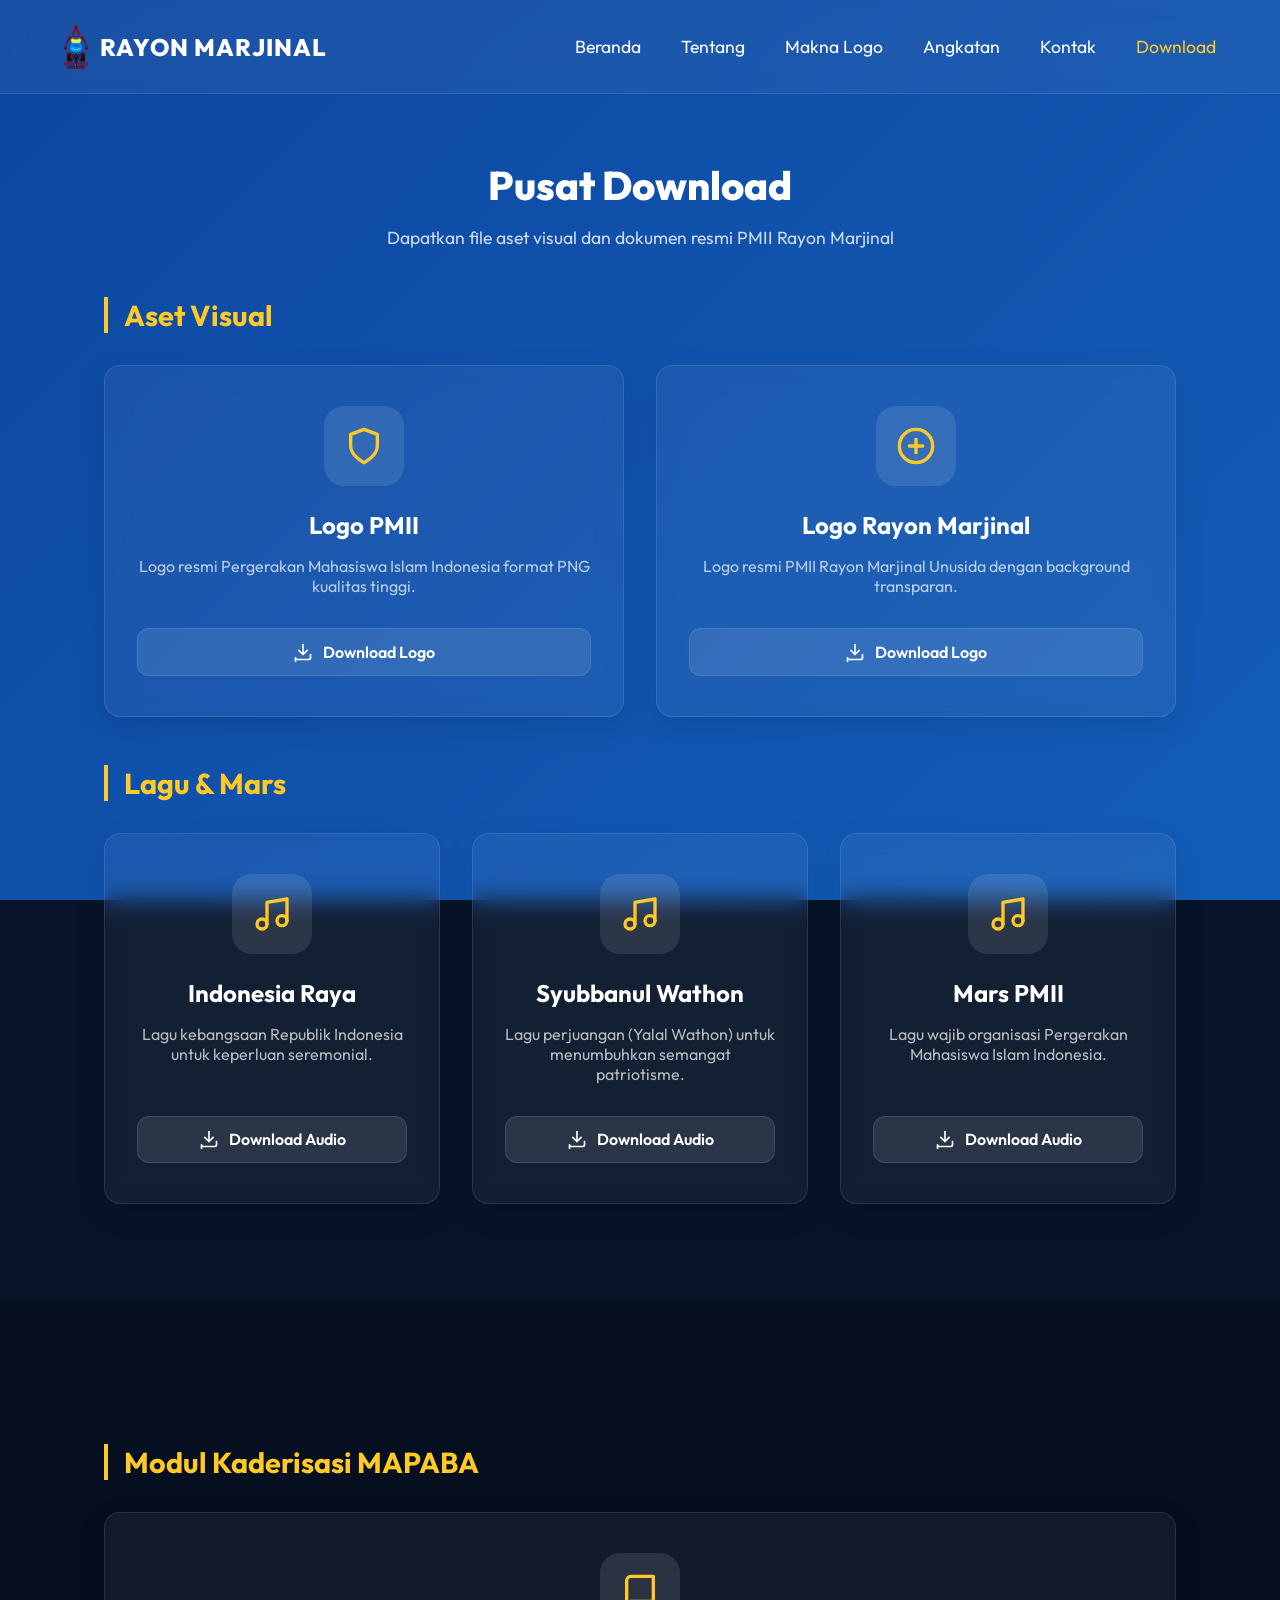
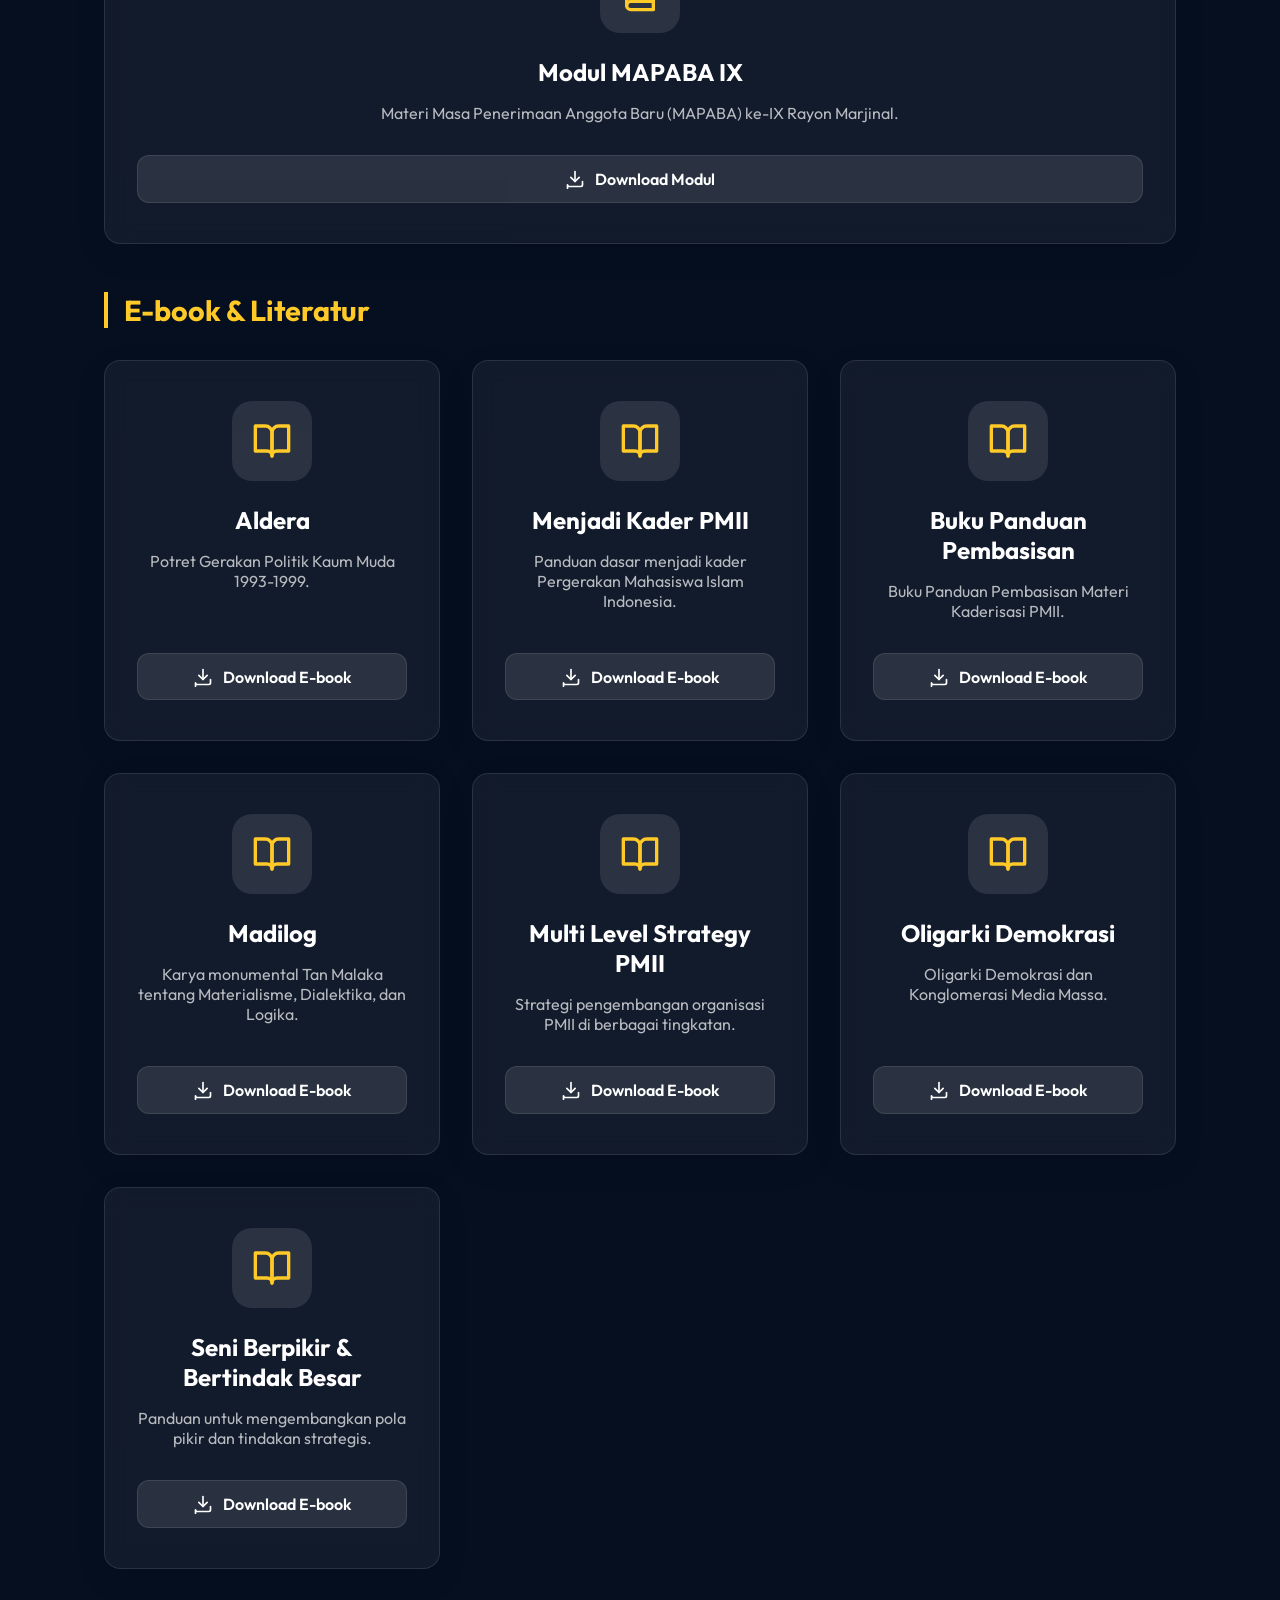
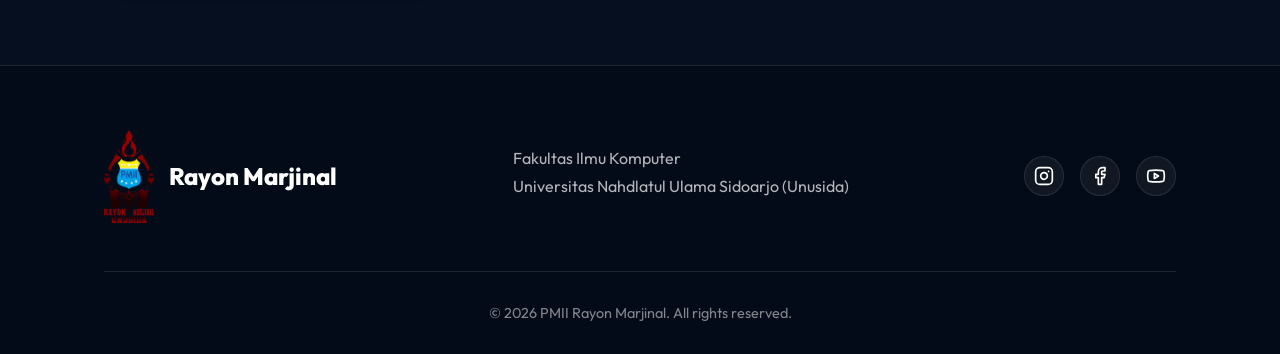
==== downloads.html @ ed7244b7 "Add files via upload" ====
<!DOCTYPE html>
<html lang="id">
<head>
    <meta charset="UTF-8">
    <meta name="viewport" content="width=device-width, initial-scale=1.0">
    <title>Pusat Download PMII Rayon Marjinal Unusida | Aset & Materi</title>
    <meta name="description" content="Download logo PMII, lagu mars, modul MAPABA, dan literatur kaderisasi PMII Rayon Marjinal Unusida. Koleksi lengkap aset organisasi dan e-book perjuangan.">
    <meta name="keywords" content="Download Logo PMII, Mars PMII, Modul MAPABA, E-book PMII, Literatur PMII, PMII Rayon Marjinal, Downloads PMII Unusida, Syubbanul Wathon MP3">
    <link rel="canonical" href="https://pmiirayonmarjinal.xyz/downloads.html">

    <!-- Meta Theme Color -->
    <meta name="theme-color" content="#0d47a1">
    
    <!-- Google Fonts -->
    <link rel="preconnect" href="https://fonts.googleapis.com">
    <link rel="preconnect" href="https://fonts.gstatic.com" crossorigin>
    <link href="https://fonts.googleapis.com/css2?family=Outfit:wght@300;400;600;800&display=swap" rel="stylesheet">
    
    <!-- Custom CSS -->
    <link rel="stylesheet" href="assets/css/style.css">
    
    <!-- Favicon -->
    <link rel="icon" type="image/png" href="assets/img/logo_rayon.png">

    <!-- Open Graph / Facebook -->
    <meta property="og:type" content="website">
    <meta property="og:url" content="https://pmiirayonmarjinal.xyz/downloads.html">
    <meta property="og:title" content="Pusat Download PMII Rayon Marjinal Unusida">
    <meta property="og:description" content="Download logo PMII, mars, modul MAPABA, dan literatur resmi PMII Rayon Marjinal Unusida Sidoarjo.">
    <meta property="og:image" content="assets/img/logo_rayon.png">

    <!-- Twitter -->
    <meta property="twitter:card" content="summary_large_image">
    <meta property="twitter:url" content="https://pmiirayonmarjinal.xyz/downloads.html">
    <meta property="twitter:title" content="Pusat Download PMII Rayon Marjinal Unusida">
    <meta property="twitter:description" content="Koleksi lengkap aset visual, modul, dan literatur kaderisasi PMII Rayon Marjinal Unusida.">
    <meta property="twitter:image" content="assets/img/logo_rayon.png">

    <style>
        .download-grid {
            display: grid;
            grid-template-columns: repeat(auto-fit, minmax(300px, 1fr));
            gap: 2rem;
            margin-top: 2rem;
        }

        .download-card {
            display: flex;
            flex-direction: column;
            align-items: center;
            text-align: center;
            padding: 2.5rem 2rem;
            height: 100%;
        }

        .download-icon {
            width: 80px;
            height: 80px;
            background: rgba(255, 255, 255, 0.1);
            border-radius: 20px;
            display: flex;
            align-items: center;
            justify-content: center;
            margin-bottom: 1.5rem;
            color: var(--secondary-color);
            transition: all 0.3s ease;
        }

        .download-card:hover .download-icon {
            background: var(--secondary-color);
            color: var(--primary-dark);
            transform: scale(1.1) rotate(5deg);
        }

        .download-item-title {
            font-size: 1.5rem;
            font-weight: 700;
            margin-bottom: 1rem;
            color: #fff;
        }

        .download-btn {
            margin-top: auto;
            width: 100%;
            padding: 0.8rem 1.5rem;
            background: rgba(255, 255, 255, 0.1);
            border: 1px solid var(--glass-border);
            border-radius: 12px;
            color: #fff;
            text-decoration: none;
            font-weight: 600;
            transition: all 0.3s ease;
            display: flex;
            align-items: center;
            justify-content: center;
            gap: 10px;
        }

        .download-btn:hover {
            background: var(--secondary-color);
            color: var(--primary-dark);
            border-color: var(--secondary-color);
            transform: translateY(-3px);
            box-shadow: 0 5px 15px rgba(255, 202, 40, 0.3);
        }

        .download-btn svg {
            transition: transform 0.3s ease;
        }

        .download-btn:hover svg {
            transform: translateY(2px);
        }

        .category-title {
            font-size: 1.8rem;
            font-weight: 700;
            margin: 3rem 0 1.5rem;
            padding-left: 1rem;
            border-left: 4px solid var(--secondary-color);
            color: var(--secondary-color);
        }
    </style>
</head>
<body>
    <!-- Animated Gradient Background -->
    <div class="gradient-bg"></div>

    <!-- Glassmorphism Navbar -->
    <nav>
        <div class="nav-brand">
            <img src="assets/img/logo_rayon.png" alt="Logo PMII">
            Rayon Marjinal
        </div>
        <ul class="nav-links">
            <li><a href="index.html#home">Beranda</a></li>
            <li><a href="index.html#tentang">Tentang</a></li>
            <li><a href="index.html#makna-logo">Makna Logo</a></li>
            <li><a href="index.html#angkatan">Angkatan</a></li>
            <li><a href="index.html#kontak">Kontak</a></li>
            <li><a href="downloads.html" class="active" style="color: var(--secondary-color);">Download</a></li>
        </ul>
        <div class="hamburger">
            <span></span>
            <span></span>
            <span></span>
        </div>
    </nav>

    <!-- Mobile Menu -->
    <div class="mobile-menu">
        <ul class="mobile-nav-links">
            <li><a href="index.html#home">Beranda</a></li>
            <li><a href="index.html#tentang">Tentang</a></li>
            <li><a href="index.html#makna-logo">Makna Logo</a></li>
            <li><a href="index.html#angkatan">Angkatan</a></li>
            <li><a href="index.html#kontak">Kontak</a></li>
            <li><a href="downloads.html">Download</a></li>
        </ul>
    </div>

    <!-- Download Section -->
    <section class="section">
        <div class="container" style="padding-top: 4rem;">
            <h2 class="section-title">Pusat Download</h2>
            <p class="section-subtitle">Dapatkan file aset visual dan dokumen resmi PMII Rayon Marjinal</p>

            <!-- Aset Visual -->
            <h3 class="category-title">Aset Visual</h3>
            <div class="download-grid">
                <!-- Logo PMII -->
                <div class="download-card glass-card fade-up">
                    <div class="download-icon">
                        <svg xmlns="http://www.w3.org/2000/svg" width="40" height="40" viewBox="0 0 24 24" fill="none" stroke="currentColor" stroke-width="2" stroke-linecap="round" stroke-linejoin="round"><path d="M12 22s8-4 8-10V5l-8-3-8 3v7c0 6 8 10 8 10z"/></svg>
                    </div>
                    <h4 class="download-item-title">Logo PMII</h4>
                    <p style="color: rgba(255,255,255,0.7); margin-bottom: 2rem;">Logo resmi Pergerakan Mahasiswa Islam Indonesia format PNG kualitas tinggi.</p>
                    <a href="https://drive.google.com/uc?export=download&id=1896zyhTs1psnR53aGtZoltJyz4_mqVT5" target="_blank" rel="noopener noreferrer" class="download-btn">
                        <svg xmlns="http://www.w3.org/2000/svg" width="20" height="20" viewBox="0 0 24 24" fill="none" stroke="currentColor" stroke-width="2" stroke-linecap="round" stroke-linejoin="round"><path d="M21 15v4a2 2 0 0 1-2 2H5a2 2 0 0 1-2-2v4"/><polyline points="7 10 12 15 17 10"/><line x1="12" y1="15" x2="12" y2="3"/></svg>
                        Download Logo
                    </a>
                </div>

                <!-- Logo Rayon Marjinal -->
                <div class="download-card glass-card fade-up">
                    <div class="download-icon">
                        <svg xmlns="http://www.w3.org/2000/svg" width="40" height="40" viewBox="0 0 24 24" fill="none" stroke="currentColor" stroke-width="2" stroke-linecap="round" stroke-linejoin="round"><circle cx="12" cy="12" r="10"/><path d="M12 8v8"/><path d="M8 12h8"/></svg>
                    </div>
                    <h4 class="download-item-title">Logo Rayon Marjinal</h4>
                    <p style="color: rgba(255,255,255,0.7); margin-bottom: 2rem;">Logo resmi PMII Rayon Marjinal Unusida dengan background transparan.</p>
                    <a href="https://drive.google.com/uc?export=download&id=1j_2_PEa1kETYsqldSuyJw-LWxxgcGHLU" target="_blank" rel="noopener noreferrer" class="download-btn">
                        <svg xmlns="http://www.w3.org/2000/svg" width="20" height="20" viewBox="0 0 24 24" fill="none" stroke="currentColor" stroke-width="2" stroke-linecap="round" stroke-linejoin="round"><path d="M21 15v4a2 2 0 0 1-2 2H5a2 2 0 0 1-2-2v4"/><polyline points="7 10 12 15 17 10"/><line x1="12" y1="15" x2="12" y2="3"/></svg>
                        Download Logo
                    </a>
                </div>
            </div>

            <!-- Lagu Perjuangan -->
            <h3 class="category-title">Lagu & Mars</h3>
            <div class="download-grid">
                <!-- Indonesia Raya -->
                <div class="download-card glass-card fade-up">
                    <div class="download-icon">
                        <svg xmlns="http://www.w3.org/2000/svg" width="40" height="40" viewBox="0 0 24 24" fill="none" stroke="currentColor" stroke-width="2" stroke-linecap="round" stroke-linejoin="round"><path d="M9 18V5l12-2v13"/><circle cx="6" cy="18" r="3"/><circle cx="18" cy="16" r="3"/></svg>
                    </div>
                    <h4 class="download-item-title">Indonesia Raya</h4>
                    <p style="color: rgba(255,255,255,0.7); margin-bottom: 2rem;">Lagu kebangsaan Republik Indonesia untuk keperluan seremonial.</p>
                    <a href="https://drive.google.com/uc?export=download&id=1C5h1bMqD5YXNNzXDUGsEknAWqhQip4RD" target="_blank" rel="noopener noreferrer" class="download-btn">
                        <svg xmlns="http://www.w3.org/2000/svg" width="20" height="20" viewBox="0 0 24 24" fill="none" stroke="currentColor" stroke-width="2" stroke-linecap="round" stroke-linejoin="round"><path d="M21 15v4a2 2 0 0 1-2 2H5a2 2 0 0 1-2-2v4"/><polyline points="7 10 12 15 17 10"/><line x1="12" y1="15" x2="12" y2="3"/></svg>
                        Download Audio
                    </a>
                </div>

                <!-- Yalal Wathon -->
                <div class="download-card glass-card fade-up">
                    <div class="download-icon">
                        <svg xmlns="http://www.w3.org/2000/svg" width="40" height="40" viewBox="0 0 24 24" fill="none" stroke="currentColor" stroke-width="2" stroke-linecap="round" stroke-linejoin="round"><path d="M9 18V5l12-2v13"/><circle cx="6" cy="18" r="3"/><circle cx="18" cy="16" r="3"/></svg>
                    </div>
                    <h4 class="download-item-title">Syubbanul Wathon</h4>
                    <p style="color: rgba(255,255,255,0.7); margin-bottom: 2rem;">Lagu perjuangan (Yalal Wathon) untuk menumbuhkan semangat patriotisme.</p>
                    <a href="https://drive.google.com/uc?export=download&id=1ZqGGwaOKx-1JQFP0anwWuH5DYJzbUNeU" target="_blank" rel="noopener noreferrer" class="download-btn">
                        <svg xmlns="http://www.w3.org/2000/svg" width="20" height="20" viewBox="0 0 24 24" fill="none" stroke="currentColor" stroke-width="2" stroke-linecap="round" stroke-linejoin="round"><path d="M21 15v4a2 2 0 0 1-2 2H5a2 2 0 0 1-2-2v4"/><polyline points="7 10 12 15 17 10"/><line x1="12" y1="15" x2="12" y2="3"/></svg>
                        Download Audio
                    </a>
                </div>

                <!-- Mars PMII -->
                <div class="download-card glass-card fade-up">
                    <div class="download-icon">
                        <svg xmlns="http://www.w3.org/2000/svg" width="40" height="40" viewBox="0 0 24 24" fill="none" stroke="currentColor" stroke-width="2" stroke-linecap="round" stroke-linejoin="round"><path d="M9 18V5l12-2v13"/><circle cx="6" cy="18" r="3"/><circle cx="18" cy="16" r="3"/></svg>
                    </div>
                    <h4 class="download-item-title">Mars PMII</h4>
                    <p style="color: rgba(255,255,255,0.7); margin-bottom: 2rem;">Lagu wajib organisasi Pergerakan Mahasiswa Islam Indonesia.</p>
                    <a href="https://drive.google.com/uc?export=download&id=1rsSWA6KfoKc56abRvw7g2Cbj-zBNwvrU" target="_blank" rel="noopener noreferrer" class="download-btn">
                        <svg xmlns="http://www.w3.org/2000/svg" width="20" height="20" viewBox="0 0 24 24" fill="none" stroke="currentColor" stroke-width="2" stroke-linecap="round" stroke-linejoin="round"><path d="M21 15v4a2 2 0 0 1-2 2H5a2 2 0 0 1-2-2v4"/><polyline points="7 10 12 15 17 10"/><line x1="12" y1="15" x2="12" y2="3"/></svg>
                        Download Audio
                    </a>
                </div>
            </div>
        </div>
    </section>

    <!-- Modul & E-book Section -->
    <section class="section alternate-bg">
        <div class="container">
            <!-- Modul -->
            <h3 class="category-title">Modul Kaderisasi MAPABA</h3>
            <div class="download-grid">
                <!-- MAPABA IX -->
                <div class="download-card glass-card fade-up">
                    <div class="download-icon">
                        <svg xmlns="http://www.w3.org/2000/svg" width="40" height="40" viewBox="0 0 24 24" fill="none" stroke="currentColor" stroke-width="2" stroke-linecap="round" stroke-linejoin="round"><path d="M4 19.5A2.5 2.5 0 0 1 6.5 17H20"/><path d="M6.5 2H20v20H6.5A2.5 2.5 0 0 1 4 19.5v-15A2.5 2.5 0 0 1 6.5 2z"/></svg>
                    </div>
                    <h4 class="download-item-title">Modul MAPABA IX</h4>
                    <p style="color: rgba(255,255,255,0.7); margin-bottom: 2rem;">Materi Masa Penerimaan Anggota Baru (MAPABA) ke-IX Rayon Marjinal.</p>
                    <a href="https://drive.google.com/uc?export=download&id=15Hfw61Syq2wXTeCbdUkg2w6UA1yKf4pE" target="_blank" rel="noopener noreferrer" class="download-btn">
                        <svg xmlns="http://www.w3.org/2000/svg" width="20" height="20" viewBox="0 0 24 24" fill="none" stroke="currentColor" stroke-width="2" stroke-linecap="round" stroke-linejoin="round"><path d="M21 15v4a2 2 0 0 1-2 2H5a2 2 0 0 1-2-2v4"/><polyline points="7 10 12 15 17 10"/><line x1="12" y1="15" x2="12" y2="3"/></svg>
                        Download Modul
                    </a>
                </div>
            </div>

            <!-- E-book -->
            <h3 class="category-title">E-book & Literatur</h3>
            <div class="download-grid">
                <!-- Aldera -->
                <div class="download-card glass-card fade-up">
                    <div class="download-icon">
                        <svg xmlns="http://www.w3.org/2000/svg" width="40" height="40" viewBox="0 0 24 24" fill="none" stroke="currentColor" stroke-width="2" stroke-linecap="round" stroke-linejoin="round"><path d="M2 3h6a4 4 0 0 1 4 4v14a3 3 0 0 0-3-3H2z"/><path d="M22 3h-6a4 4 0 0 0-4 4v14a3 3 0 0 1 3-3h7z"/></svg>
                    </div>
                    <h4 class="download-item-title">Aldera</h4>
                    <p style="color: rgba(255,255,255,0.7); margin-bottom: 2rem;">Potret Gerakan Politik Kaum Muda 1993-1999.</p>
                    <a href="https://drive.google.com/uc?export=download&id=15r3peIIKERlKN-hupjd-Y7RgWfjVv52y" target="_blank" rel="noopener noreferrer" class="download-btn">
                        <svg xmlns="http://www.w3.org/2000/svg" width="20" height="20" viewBox="0 0 24 24" fill="none" stroke="currentColor" stroke-width="2" stroke-linecap="round" stroke-linejoin="round"><path d="M21 15v4a2 2 0 0 1-2 2H5a2 2 0 0 1-2-2v4"/><polyline points="7 10 12 15 17 10"/><line x1="12" y1="15" x2="12" y2="3"/></svg>
                        Download E-book
                    </a>
                </div>

                <!-- Menjadi Kader PMII -->
                <div class="download-card glass-card fade-up">
                    <div class="download-icon">
                        <svg xmlns="http://www.w3.org/2000/svg" width="40" height="40" viewBox="0 0 24 24" fill="none" stroke="currentColor" stroke-width="2" stroke-linecap="round" stroke-linejoin="round"><path d="M2 3h6a4 4 0 0 1 4 4v14a3 3 0 0 0-3-3H2z"/><path d="M22 3h-6a4 4 0 0 0-4 4v14a3 3 0 0 1 3-3h7z"/></svg>
                    </div>
                    <h4 class="download-item-title">Menjadi Kader PMII</h4>
                    <p style="color: rgba(255,255,255,0.7); margin-bottom: 2rem;">Panduan dasar menjadi kader Pergerakan Mahasiswa Islam Indonesia.</p>
                    <a href="https://drive.google.com/uc?export=download&id=1zdI0vYUu-kLzIFrh2QgkG4RzyiyS0vm7" target="_blank" rel="noopener noreferrer" class="download-btn">
                        <svg xmlns="http://www.w3.org/2000/svg" width="20" height="20" viewBox="0 0 24 24" fill="none" stroke="currentColor" stroke-width="2" stroke-linecap="round" stroke-linejoin="round"><path d="M21 15v4a2 2 0 0 1-2 2H5a2 2 0 0 1-2-2v4"/><polyline points="7 10 12 15 17 10"/><line x1="12" y1="15" x2="12" y2="3"/></svg>
                        Download E-book
                    </a>
                </div>

                <!-- Buku Panduan Pembasisan -->
                <div class="download-card glass-card fade-up">
                    <div class="download-icon">
                        <svg xmlns="http://www.w3.org/2000/svg" width="40" height="40" viewBox="0 0 24 24" fill="none" stroke="currentColor" stroke-width="2" stroke-linecap="round" stroke-linejoin="round"><path d="M2 3h6a4 4 0 0 1 4 4v14a3 3 0 0 0-3-3H2z"/><path d="M22 3h-6a4 4 0 0 0-4 4v14a3 3 0 0 1 3-3h7z"/></svg>
                    </div>
                    <h4 class="download-item-title">Buku Panduan Pembasisan</h4>
                    <p style="color: rgba(255,255,255,0.7); margin-bottom: 2rem;">Buku Panduan Pembasisan Materi Kaderisasi PMII.</p>
                    <a href="https://drive.google.com/uc?export=download&id=1mzMkByikNoaqKp1YqoP4pUR6_ClrU1_P" target="_blank" rel="noopener noreferrer" class="download-btn">
                        <svg xmlns="http://www.w3.org/2000/svg" width="20" height="20" viewBox="0 0 24 24" fill="none" stroke="currentColor" stroke-width="2" stroke-linecap="round" stroke-linejoin="round"><path d="M21 15v4a2 2 0 0 1-2 2H5a2 2 0 0 1-2-2v4"/><polyline points="7 10 12 15 17 10"/><line x1="12" y1="15" x2="12" y2="3"/></svg>
                        Download E-book
                    </a>
                </div>

                <!-- Madilog -->
                <div class="download-card glass-card fade-up">
                    <div class="download-icon">
                        <svg xmlns="http://www.w3.org/2000/svg" width="40" height="40" viewBox="0 0 24 24" fill="none" stroke="currentColor" stroke-width="2" stroke-linecap="round" stroke-linejoin="round"><path d="M2 3h6a4 4 0 0 1 4 4v14a3 3 0 0 0-3-3H2z"/><path d="M22 3h-6a4 4 0 0 0-4 4v14a3 3 0 0 1 3-3h7z"/></svg>
                    </div>
                    <h4 class="download-item-title">Madilog</h4>
                    <p style="color: rgba(255,255,255,0.7); margin-bottom: 2rem;">Karya monumental Tan Malaka tentang Materialisme, Dialektika, dan Logika.</p>
                    <a href="https://drive.google.com/uc?export=download&id=1DgAIZHZ7XbdBGfEoGqG-I-eyfcFlMclz" target="_blank" rel="noopener noreferrer" class="download-btn">
                        <svg xmlns="http://www.w3.org/2000/svg" width="20" height="20" viewBox="0 0 24 24" fill="none" stroke="currentColor" stroke-width="2" stroke-linecap="round" stroke-linejoin="round"><path d="M21 15v4a2 2 0 0 1-2 2H5a2 2 0 0 1-2-2v4"/><polyline points="7 10 12 15 17 10"/><line x1="12" y1="15" x2="12" y2="3"/></svg>
                        Download E-book
                    </a>
                </div>

                <!-- Multi Level Strategy -->
                <div class="download-card glass-card fade-up">
                    <div class="download-icon">
                        <svg xmlns="http://www.w3.org/2000/svg" width="40" height="40" viewBox="0 0 24 24" fill="none" stroke="currentColor" stroke-width="2" stroke-linecap="round" stroke-linejoin="round"><path d="M2 3h6a4 4 0 0 1 4 4v14a3 3 0 0 0-3-3H2z"/><path d="M22 3h-6a4 4 0 0 0-4 4v14a3 3 0 0 1 3-3h7z"/></svg>
                    </div>
                    <h4 class="download-item-title">Multi Level Strategy PMII</h4>
                    <p style="color: rgba(255,255,255,0.7); margin-bottom: 2rem;">Strategi pengembangan organisasi PMII di berbagai tingkatan.</p>
                    <a href="https://drive.google.com/uc?export=download&id=1ZSMgVQoOYetG7SHOo0_LWTznzUGFK6W4" target="_blank" rel="noopener noreferrer" class="download-btn">
                        <svg xmlns="http://www.w3.org/2000/svg" width="20" height="20" viewBox="0 0 24 24" fill="none" stroke="currentColor" stroke-width="2" stroke-linecap="round" stroke-linejoin="round"><path d="M21 15v4a2 2 0 0 1-2 2H5a2 2 0 0 1-2-2v4"/><polyline points="7 10 12 15 17 10"/><line x1="12" y1="15" x2="12" y2="3"/></svg>
                        Download E-book
                    </a>
                </div>

                <!-- Oligarki Demokrasi -->
                <div class="download-card glass-card fade-up">
                    <div class="download-icon">
                        <svg xmlns="http://www.w3.org/2000/svg" width="40" height="40" viewBox="0 0 24 24" fill="none" stroke="currentColor" stroke-width="2" stroke-linecap="round" stroke-linejoin="round"><path d="M2 3h6a4 4 0 0 1 4 4v14a3 3 0 0 0-3-3H2z"/><path d="M22 3h-6a4 4 0 0 0-4 4v14a3 3 0 0 1 3-3h7z"/></svg>
                    </div>
                    <h4 class="download-item-title">Oligarki Demokrasi</h4>
                    <p style="color: rgba(255,255,255,0.7); margin-bottom: 2rem;">Oligarki Demokrasi dan Konglomerasi Media Massa.</p>
                    <a href="https://drive.google.com/uc?export=download&id=1v0gikqb0hWlXEkIvb3YTyrFRDcYHUWLc" target="_blank" rel="noopener noreferrer" class="download-btn">
                        <svg xmlns="http://www.w3.org/2000/svg" width="20" height="20" viewBox="0 0 24 24" fill="none" stroke="currentColor" stroke-width="2" stroke-linecap="round" stroke-linejoin="round"><path d="M21 15v4a2 2 0 0 1-2 2H5a2 2 0 0 1-2-2v4"/><polyline points="7 10 12 15 17 10"/><line x1="12" y1="15" x2="12" y2="3"/></svg>
                        Download E-book
                    </a>
                </div>

                <!-- Seni Berpikir -->
                <div class="download-card glass-card fade-up">
                    <div class="download-icon">
                        <svg xmlns="http://www.w3.org/2000/svg" width="40" height="40" viewBox="0 0 24 24" fill="none" stroke="currentColor" stroke-width="2" stroke-linecap="round" stroke-linejoin="round"><path d="M2 3h6a4 4 0 0 1 4 4v14a3 3 0 0 0-3-3H2z"/><path d="M22 3h-6a4 4 0 0 0-4 4v14a3 3 0 0 1 3-3h7z"/></svg>
                    </div>
                    <h4 class="download-item-title">Seni Berpikir & Bertindak Besar</h4>
                    <p style="color: rgba(255,255,255,0.7); margin-bottom: 2rem;">Panduan untuk mengembangkan pola pikir dan tindakan strategis.</p>
                    <a href="https://drive.google.com/uc?export=download&id=1OnhJ05VfOL3O7oHdFFU6SUiJuOUZ_249" target="_blank" rel="noopener noreferrer" class="download-btn">
                        <svg xmlns="http://www.w3.org/2000/svg" width="20" height="20" viewBox="0 0 24 24" fill="none" stroke="currentColor" stroke-width="2" stroke-linecap="round" stroke-linejoin="round"><path d="M21 15v4a2 2 0 0 1-2 2H5a2 2 0 0 1-2-2v4"/><polyline points="7 10 12 15 17 10"/><line x1="12" y1="15" x2="12" y2="3"/></svg>
                        Download E-book
                    </a>
                </div>
            </div>
        </div>
    </section>

    <!-- Footer -->
    <footer id="kontak">
        <div class="container">
            <div class="footer-content">
                <div class="footer-logo">
                    <img src="assets/img/logo_rayon.png" alt="PMII">
                    <h2>Rayon Marjinal</h2>
                </div>
                <div class="footer-info">
                    <p>Fakultas Ilmu Komputer</p>
                    <p>Universitas Nahdlatul Ulama Sidoarjo (Unusida)</p>
                </div>
                <div class="social-links">
                    <a href="https://www.instagram.com/rayon.marjinal.unusida/" target="_blank" rel="noopener noreferrer" aria-label="Instagram">
                        <svg xmlns="http://www.w3.org/2000/svg" width="20" height="20" viewBox="0 0 24 24" fill="none" stroke="currentColor" stroke-width="2" stroke-linecap="round" stroke-linejoin="round"><rect width="20" height="20" x="2" y="2" rx="5" ry="5"/><path d="M16 11.37A4 4 0 1 1 12.63 8 4 4 0 0 1 16 11.37z"/><line x1="17.5" x2="17.51" y1="6.5" y2="6.5"/></svg>
                    </a>
                    <a href="#" target="_blank" rel="noopener noreferrer" aria-label="Facebook">
                        <svg xmlns="http://www.w3.org/2000/svg" width="20" height="20" viewBox="0 0 24 24" fill="none" stroke="currentColor" stroke-width="2" stroke-linecap="round" stroke-linejoin="round"><path d="M18 2h-3a5 5 0 0 0-5 5v3H7v4h3v8h4v-8h3l1-4h-4V7a1 1 0 0 1 1-1h3z"/></svg>
                    </a>
                    <a href="#" target="_blank" rel="noopener noreferrer" aria-label="YouTube">
                        <svg xmlns="http://www.w3.org/2000/svg" width="20" height="20" viewBox="0 0 24 24" fill="none" stroke="currentColor" stroke-width="2" stroke-linecap="round" stroke-linejoin="round"><path d="M2.5 17a24.12 24.12 0 0 1 0-10 2 2 0 0 1 1.4-1.4 49.56 49.56 0 0 1 16.2 0A2 2 0 0 1 21.5 7a24.12 24.12 0 0 1 0 10 2 2 0 0 1-1.4 1.4 49.55 49.55 0 0 1-16.2 0A2 2 0 0 1 2.5 17"/><path d="m10 15 5-3-5-3z"/></svg>
                    </a>
                </div>
            </div>
            <div class="copyright">
                <p>&copy; 2026 PMII Rayon Marjinal. All rights reserved.</p>
            </div>
        </div>
    </footer>

    <!-- External Script -->
    <script src="assets/js/script.js"></script>
</body>
</html>
---- assets/css/style.css ----
/* style.css */
@import url("https://fonts.googleapis.com/css2?family=Outfit:wght@300;400;600;800&display=swap");

:root {
  --primary-color: #0d47a1;
  --primary-dark: #072350;
  --secondary-color: #ffca28;
  --text-light: #ffffff;
  --text-dark: #1e293b;
  --bg-dark: #071328;
  --glass-bg: rgba(255, 255, 255, 0.05);
  --glass-border: rgba(255, 255, 255, 0.1);
}

* {
  margin: 0;
  padding: 0;
  box-sizing: border-box;
}

html {
  scroll-behavior: smooth;
}

body {
  font-family: "Outfit", sans-serif;
  color: var(--text-light);
  background-color: var(--bg-dark);
  overflow-x: hidden;
}

/* Background Animation */
.gradient-bg {
  position: fixed;
  top: 0;
  left: 0;
  width: 100vw;
  height: 100vh;
  background: linear-gradient(135deg, #0d47a1, #1565c0, #002171, #072350);
  background-size: 400% 400%;
  animation: gradientShift 15s ease infinite;
  z-index: -1;
}

@keyframes gradientShift {
  0% { background-position: 0% 50%; }
  50% { background-position: 100% 50%; }
  100% { background-position: 0% 50%; }
}

/* Navbar (Glassmorphism) */
nav {
  position: fixed;
  width: 100%;
  padding: 1.5rem 5%;
  display: flex;
  justify-content: space-between;
  align-items: center;
  background: rgba(255, 255, 255, 0.05);
  backdrop-filter: blur(12px);
  -webkit-backdrop-filter: blur(12px);
  border-bottom: 1px solid var(--glass-border);
  z-index: 100;
  transition: all 0.3s ease;
}

.nav-brand {
  font-size: 1.5rem;
  font-weight: 800;
  letter-spacing: 1px;
  color: var(--text-light);
  text-transform: uppercase;
  display: flex;
  align-items: center;
  gap: 12px;
}

.nav-brand img {
  height: 45px;
  width: auto;
}

.nav-links {
  list-style: none;
  display: flex;
  gap: 2.5rem;
}

.nav-links a {
  color: var(--text-light);
  text-decoration: none;
  font-weight: 400;
  font-size: 1.1rem;
  transition: color 0.3s ease;
  position: relative;
  padding-bottom: 5px;
}

.nav-links a:hover {
  color: var(--secondary-color);
}

.nav-links a::after {
  content: "";
  position: absolute;
  bottom: 0;
  left: 0;
  width: 0%;
  height: 2px;
  background: var(--secondary-color);
  transition: width 0.3s ease;
}

.nav-links a:hover::after {
  width: 100%;
}

/* Hamburger Menu */
.hamburger {
  display: none;
  flex-direction: column;
  cursor: pointer;
  gap: 5px;
  z-index: 101;
}

.hamburger span {
  width: 25px;
  height: 3px;
  background-color: var(--text-light);
  border-radius: 3px;
  transition: all 0.3s ease;
}

.hamburger.active span:nth-child(1) {
  transform: rotate(45deg) translate(5px, 5px);
}

.hamburger.active span:nth-child(2) {
  opacity: 0;
}

.hamburger.active span:nth-child(3) {
  transform: rotate(-45deg) translate(6px, -6px);
}

.mobile-menu {
  position: fixed;
  top: 0;
  right: -100%;
  width: 100vw;
  height: 100vh;
  background: rgba(7, 35, 80, 0.95);
  backdrop-filter: blur(15px);
  -webkit-backdrop-filter: blur(15px);
  display: flex;
  align-items: center;
  justify-content: center;
  transition: right 0.4s ease;
  z-index: 99;
}

.mobile-menu.active {
  right: 0;
}

.mobile-nav-links {
  list-style: none;
  text-align: center;
  display: flex;
  flex-direction: column;
  gap: 2rem;
}

.mobile-nav-links a {
  color: var(--text-light);
  text-decoration: none;
  font-size: 1.5rem;
  font-weight: 600;
  transition: color 0.3s ease;
}

.mobile-nav-links a:hover {
  color: var(--secondary-color);
}

/* Layout Utilities */
.container {
  max-width: 1200px;
  margin: 0 auto;
  padding: 0 5%;
}

.section {
  padding: 6rem 0;
  position: relative;
}

.alternate-bg {
  background: rgba(0, 0, 0, 0.2);
}

.section-title {
  font-size: 2.5rem;
  font-weight: 800;
  text-align: center;
  margin-bottom: 1rem;
  color: var(--text-light);
}

.section-subtitle {
  text-align: center;
  color: rgba(255, 255, 255, 0.8);
  font-size: 1.1rem;
  margin-bottom: 3rem;
}

.glass-card {
  background: var(--glass-bg);
  backdrop-filter: blur(12px);
  -webkit-backdrop-filter: blur(12px);
  border: 1px solid var(--glass-border);
  border-radius: 16px;
  padding: 2rem;
  box-shadow: 0 10px 30px rgba(0, 0, 0, 0.1);
  transition: transform 0.3s ease, box-shadow 0.3s ease;
}

.glass-card:hover {
  transform: translateY(-5px);
  box-shadow: 0 15px 40px rgba(0, 0, 0, 0.2);
  border-color: rgba(255, 255, 255, 0.2);
}

/* Hero Section */
.hero {
  min-height: 100vh;
  display: flex;
  align-items: center;
  justify-content: center;
  padding: 8rem 5% 4rem;
  position: relative;
}

.hero-content {
  display: flex;
  flex-direction: row;
  align-items: center;
  justify-content: center;
  text-align: left;
  max-width: 1200px;
  gap: 5rem;
  z-index: 10;
}

.hero-text-content {
  display: flex;
  flex-direction: column;
  flex: 1;
}

.hero-logo-container {
  position: relative;
  flex-shrink: 0;
  animation: staggerInLogo 2s cubic-bezier(0.25, 0.46, 0.45, 0.94) 0.5s backwards;
}

.hero-logo {
  width: 250px;
  height: auto;
  filter: drop-shadow(0 0 25px rgba(255, 255, 255, 0.25));
  animation: float 6s ease-in-out infinite;
}

.glow-effect {
  position: absolute;
  top: 50%;
  left: 50%;
  transform: translate(-50%, -50%);
  width: 180px;
  height: 180px;
  background: var(--secondary-color);
  border-radius: 50%;
  filter: blur(80px);
  opacity: 0.6;
  z-index: -1;
  animation: pulse 4s ease-in-out infinite;
}

.hero-title {
  font-size: 4rem;
  font-weight: 800;
  line-height: 1.1;
  margin-bottom: 1.5rem;
  text-transform: uppercase;
  background: linear-gradient(to right, #ffffff, #e0e0e0);
  background-clip: text;
  -webkit-background-clip: text;
  -webkit-text-fill-color: transparent;
  text-shadow: 0px 10px 20px rgba(0, 0, 0, 0.3);
  letter-spacing: 2px;
  animation: wipeRightText 1.5s cubic-bezier(0.86, 0, 0.07, 1) 0.5s backwards;
}

.hero-subtitle {
  font-size: 1.25rem;
  font-weight: 300;
  color: rgba(255, 255, 255, 0.85);
  margin-bottom: 3rem;
  max-width: 650px;
  line-height: 1.6;
  animation: fadeInHero 1.2s ease 1s backwards;
}

.cta-button {
  padding: 1rem 2.5rem;
  font-size: 1.15rem;
  font-weight: 600;
  color: var(--primary-dark);
  background: var(--secondary-color);
  border: none;
  border-radius: 50px;
  cursor: pointer;
  transition: all 0.3s ease;
  text-decoration: none;
  box-shadow: 0 10px 20px rgba(255, 202, 40, 0.4);
  display: inline-block;
  align-self: flex-start;
  animation: fadeInHero 1.2s ease 1.2s backwards;
}

.cta-button:hover {
  transform: translateY(-4px);
  box-shadow: 0 15px 30px rgba(255, 202, 40, 0.6);
  background: #ffe082;
}

/* Tentang Section */
.about-content {
  max-width: 800px;
  margin: 0 auto;
  text-align: center;
}

.about-text p {
  font-size: 1.25rem;
  line-height: 1.8;
  color: rgba(255, 255, 255, 0.9);
}

/* Makna Logo Section */
.values-grid {
  display: flex;
  justify-content: space-between;
  align-items: center;
  gap: 2rem;
  margin-top: 4rem;
  max-width: 1200px;
}

.values-column {
  display: flex;
  flex-direction: column;
  gap: 2rem;
  flex: 1;
}

.values-center {
  flex: 0 0 300px;
  display: flex;
  justify-content: center;
  align-items: center;
  position: relative;
}

.makna-logo-img {
  width: 100%;
  max-width: 250px;
  height: auto;
  filter: drop-shadow(0 0 25px rgba(255, 255, 255, 0.2));
  animation: float 5s ease-in-out infinite;
}

.logo-glow {
  width: 220px;
  height: 220px;
  background: var(--secondary-color);
  opacity: 0.35;
  filter: blur(60px);
}

.value-card {
  text-align: center;
  display: flex;
  flex-direction: column;
  align-items: center;
  gap: 1rem;
}

.value-icon {
  width: 70px;
  height: 70px;
  display: flex;
  align-items: center;
  justify-content: center;
  border-radius: 50%;
  background: rgba(255, 255, 255, 0.1);
  margin-bottom: 0.5rem;
  color: var(--secondary-color); /* For SVGs */
}

.value-icon svg {
  stroke: var(--secondary-color);
  transition: all 0.3s ease;
}

.value-card:hover .value-icon svg {
  transform: scale(1.1);
  stroke: var(--text-light);
}

.gradient-circle {
  width: 35px;
  height: 35px;
  border-radius: 50%;
  background: linear-gradient(135deg, #ff1a1a 50%, #202020 50%);
  transition: transform 0.3s ease;
}

.value-card:hover .gradient-circle {
  transform: scale(1.1) rotate(180deg);
}

.value-icon.merah-hitam {
  background: rgba(255, 255, 255, 0.05); /* So it matches others */
}

.value-card h3 {
  font-size: 1.3rem;
  color: var(--secondary-color);
  margin-bottom: 0.5rem;
}

.value-card p {
  font-size: 1rem;
  line-height: 1.6;
  color: rgba(255, 255, 255, 0.8);
}

/* Angkatan Timeline */
.timeline {
  position: relative;
  max-width: 800px;
  margin: 4rem auto 0;
}

.timeline::before {
  content: '';
  position: absolute;
  top: 0;
  left: 50%;
  transform: translateX(-50%);
  width: 2px;
  height: 100%;
  background: rgba(255, 255, 255, 0.2);
}

.timeline-item {
  width: 100%;
  margin-bottom: 2rem;
  position: relative;
  display: flex;
  justify-content: flex-end;
  padding-right: 50%;
}

.timeline-item:nth-child(even) {
  justify-content: flex-start;
  padding-right: 0;
  padding-left: 50%;
}

.timeline-item::after {
  content: '';
  position: absolute;
  top: 20px;
  left: 50%;
  transform: translateX(-50%);
  width: 16px;
  height: 16px;
  border-radius: 50%;
  background: var(--secondary-color);
  box-shadow: 0 0 10px var(--secondary-color);
  z-index: 2;
}

.timeline-content {
  width: 90%;
  position: relative;
}

.year {
  display: inline-block;
  padding: 0.5rem 1rem;
  background: var(--primary-color);
  border-radius: 20px;
  font-weight: 800;
  font-size: 0.9rem;
  margin-bottom: 1rem;
  letter-spacing: 1px;
}

.timeline-content h3 {
  font-size: 1.4rem;
  margin-bottom: 0.5rem;
  color: #fff;
}

.timeline-content p {
  color: rgba(255, 255, 255, 0.7);
  line-height: 1.6;
}

/* Footer Section */
footer {
  background: rgba(0, 0, 0, 0.4);
  padding: 4rem 0 2rem;
  border-top: 1px solid var(--glass-border);
}

.footer-content {
  display: flex;
  flex-wrap: wrap;
  justify-content: space-between;
  align-items: center;
  gap: 2rem;
  margin-bottom: 3rem;
}

.footer-logo {
  display: flex;
  align-items: center;
  gap: 15px;
}

.footer-logo img {
  width: 50px;
  height: auto;
}

.footer-logo h2 {
  font-size: 1.5rem;
  font-weight: 800;
}

.footer-info p {
  color: rgba(255, 255, 255, 0.7);
  margin-bottom: 0.5rem;
}

.social-links {
  display: flex;
  gap: 1rem;
}

.social-links a {
  display: flex;
  align-items: center;
  justify-content: center;
  width: 40px;
  height: 40px;
  border-radius: 50%;
  background: var(--glass-bg);
  color: var(--text-light);
  text-decoration: none;
  font-weight: 600;
  border: 1px solid var(--glass-border);
  transition: all 0.3s ease;
}

.social-links a:hover {
  background: var(--secondary-color);
  color: var(--primary-dark);
  transform: translateY(-3px);
}

.copyright {
  text-align: center;
  padding-top: 2rem;
  border-top: 1px solid rgba(255, 255, 255, 0.1);
  color: rgba(255, 255, 255, 0.5);
  font-size: 0.9rem;
}

/* Scroll Animations */
.fade-up {
  opacity: 0;
  transform: translateY(30px);
  transition: opacity 0.8s ease, transform 0.8s ease;
}

.fade-up.visible {
  opacity: 1;
  transform: translateY(0);
}

/* Animations */
@keyframes staggerInLogo {
  0% {
    opacity: 0;
    transform: translateX(-100vw) rotate(-25deg);
  }
  60% {
    opacity: 1;
    transform: translateX(40px) rotate(10deg);
  }
  80% {
    transform: translateX(-15px) rotate(-5deg);
  }
  100% {
    opacity: 1;
    transform: translateX(0) rotate(0);
  }
}

@keyframes wipeRightText {
  0% {
    clip-path: inset(0 100% 0 0);
    opacity: 0;
  }
  1% {
    opacity: 1;
  }
  100% {
    clip-path: inset(0 0 0 0);
    opacity: 1;
  }
}

@keyframes fadeInHero {
  0% { opacity: 0; transform: translateY(20px); }
  100% { opacity: 1; transform: translateY(0); }
}

@keyframes float {
  0% { transform: translateY(0px); }
  50% { transform: translateY(-25px); }
  100% { transform: translateY(0px); }
}

@keyframes pulse {
  0% { transform: translate(-50%, -50%) scale(1); opacity: 0.5; }
  50% { transform: translate(-50%, -50%) scale(1.15); opacity: 0.8; }
  100% { transform: translate(-50%, -50%) scale(1); opacity: 0.5; }
}

/* Responsive */
@media (max-width: 900px) {
  .hero-title { font-size: 3.5rem; }
  .section-title { font-size: 2.2rem; }
}

@media (max-width: 768px) {
  .hero-content {
    flex-direction: column-reverse;
    text-align: center;
    gap: 2rem;
  }
  
  .hero-text-content {
    align-items: center;
  }
  
  .cta-button {
    align-self: center;
  }

  .nav-links { display: none; }
  .hamburger { display: flex; }
  
  .hero-title {
    font-size: 2.5rem;
    letter-spacing: 1px;
  }

  .hero-logo { width: 180px; }
  .hero-subtitle { font-size: 1.1rem; }
  
  .values-grid {
    flex-direction: column;
    gap: 3rem;
  }

  .values-center {
    order: -1;
    margin-bottom: 1rem;
    flex: 0 0 200px;
  }

  .makna-logo-img {
    max-width: 200px;
  }
  
  .timeline::before { left: 30px; }
  
  .timeline-item, .timeline-item:nth-child(even) {
    justify-content: flex-end;
    padding-right: 0;
    padding-left: 70px;
  }
  
  .timeline-item::after { left: 30px; }
  .timeline-content { width: 100%; }
  
  .footer-content {
    flex-direction: column;
    text-align: center;
  }
  
  .social-links { justify-content: center; }
}
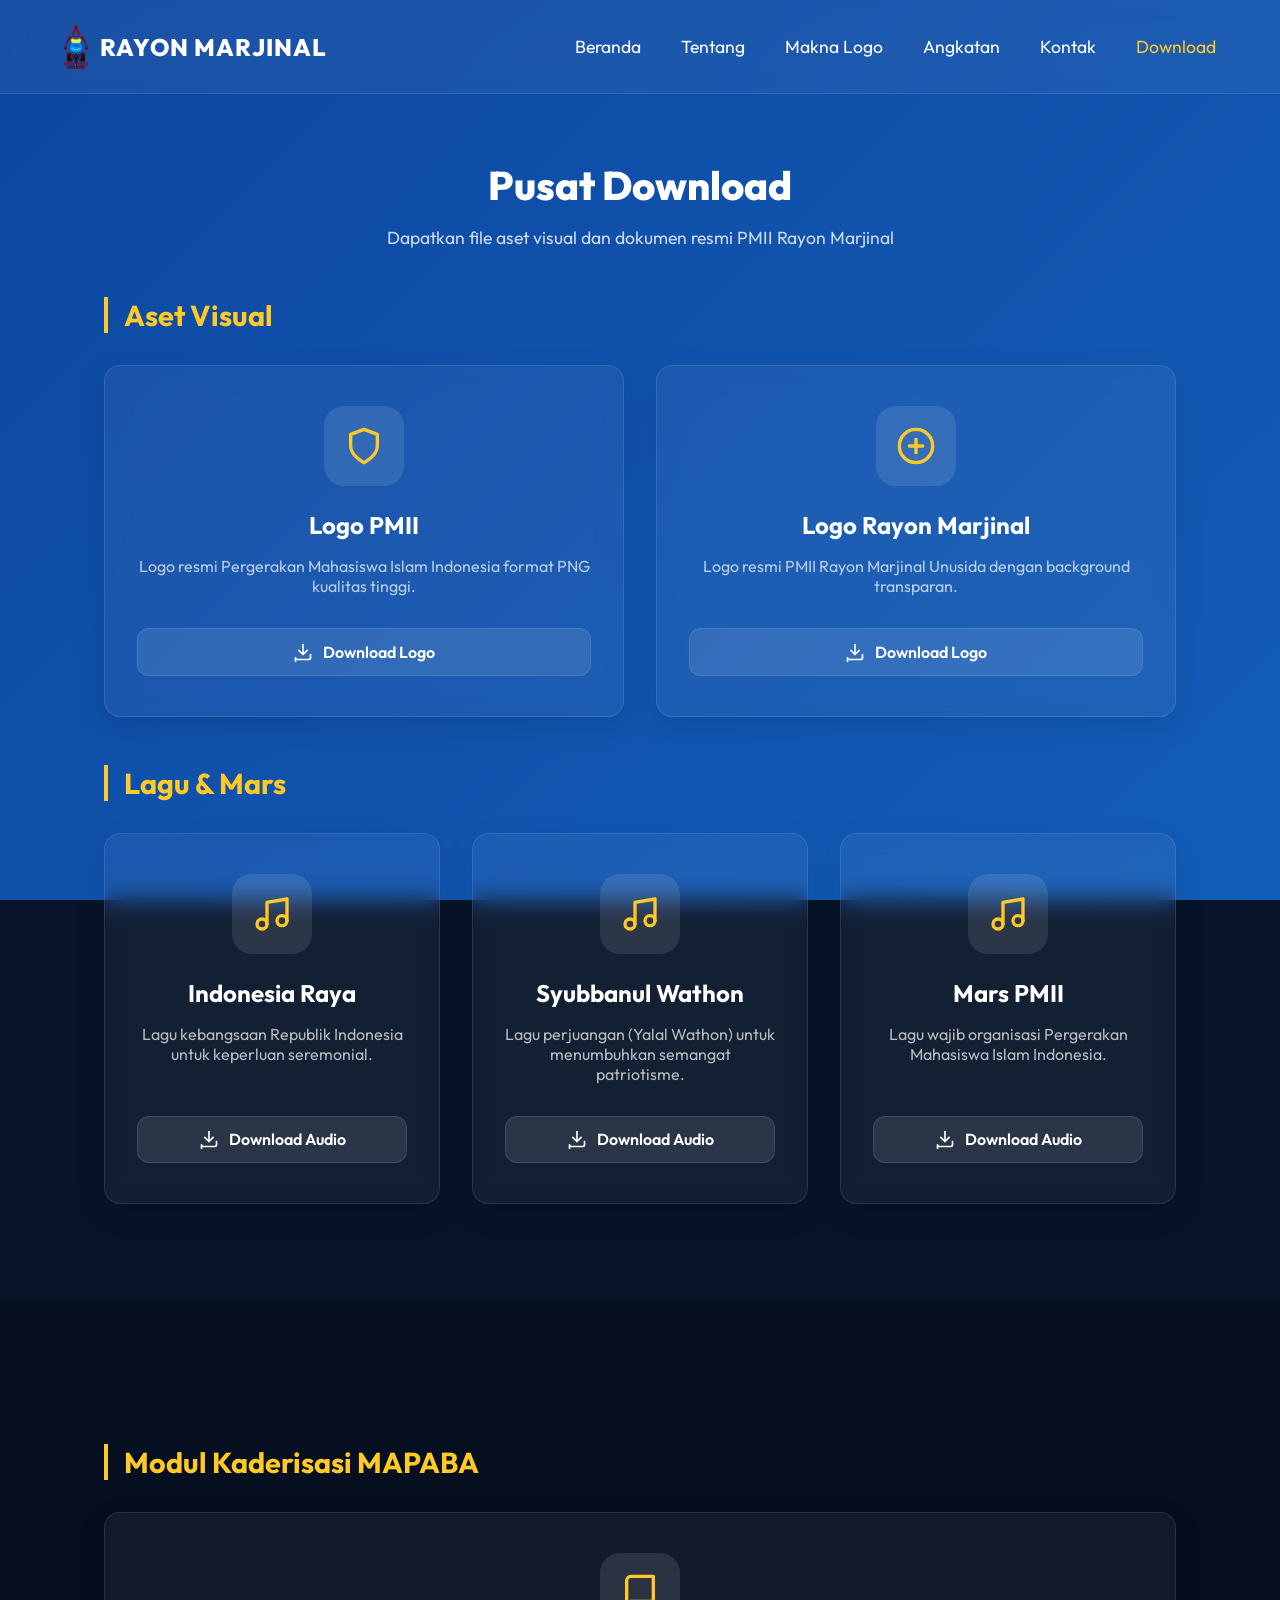
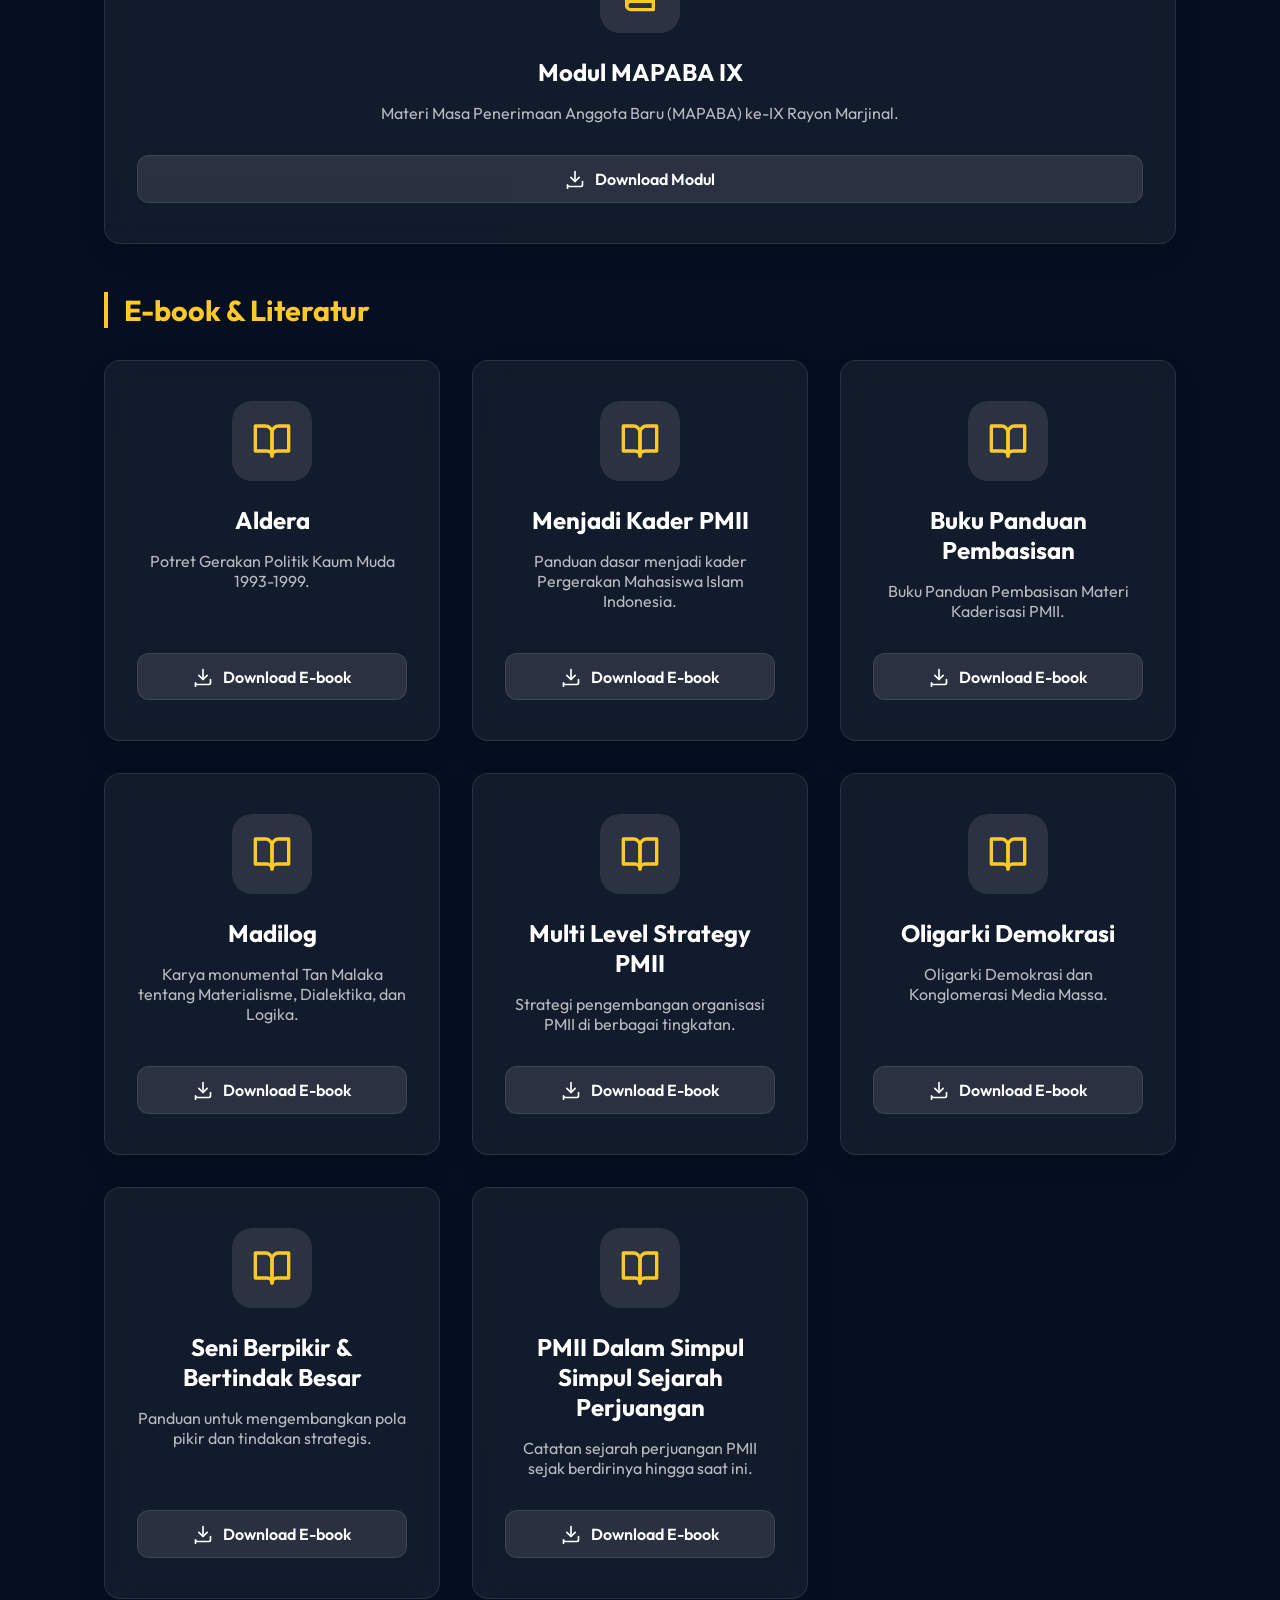
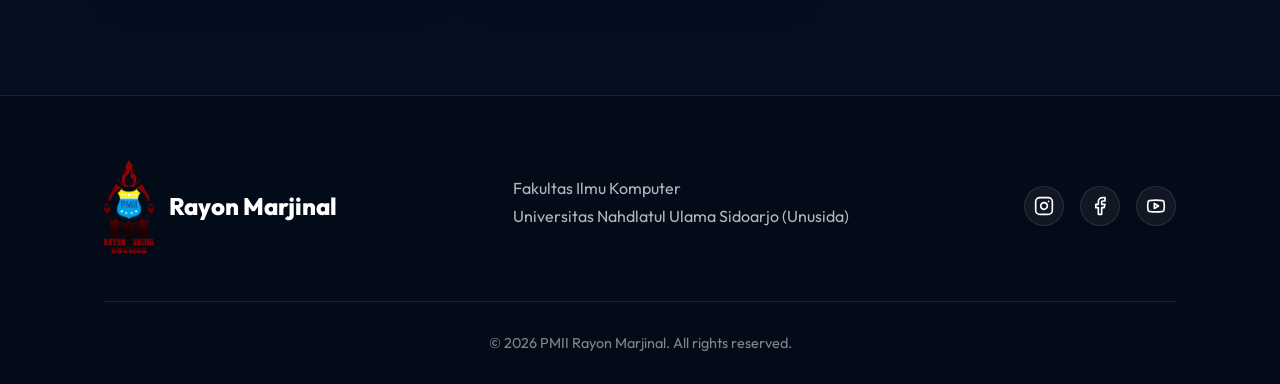
==== commit 18263e34: "update (09/06/26)" ====
--- a/downloads.html
+++ b/downloads.html
@@ -353,6 +353,18 @@
                         Download E-book
                     </a>
                 </div>
+                <!-- PMII Dalam Simpul Sejarah -->
+                <div class="download-card glass-card fade-up">
+                    <div class="download-icon">
+                        <svg xmlns="http://www.w3.org/2000/svg" width="40" height="40" viewBox="0 0 24 24" fill="none" stroke="currentColor" stroke-width="2" stroke-linecap="round" stroke-linejoin="round"><path d="M2 3h6a4 4 0 0 1 4 4v14a3 3 0 0 0-3-3H2z"/><path d="M22 3h-6a4 4 0 0 0-4 4v14a3 3 0 0 1 3-3h7z"/></svg>
+                    </div>
+                    <h4 class="download-item-title">PMII Dalam Simpul Simpul Sejarah Perjuangan</h4>
+                    <p style="color: rgba(255,255,255,0.7); margin-bottom: 2rem;">Catatan sejarah perjuangan PMII sejak berdirinya hingga saat ini.</p>
+                    <a href="https://drive.google.com/uc?export=download&id=1bm88CWoRKRhVgAeoHqJ8NHLPGZsAutL2" target="_blank" rel="noopener noreferrer" class="download-btn">
+                        <svg xmlns="http://www.w3.org/2000/svg" width="20" height="20" viewBox="0 0 24 24" fill="none" stroke="currentColor" stroke-width="2" stroke-linecap="round" stroke-linejoin="round"><path d="M21 15v4a2 2 0 0 1-2 2H5a2 2 0 0 1-2-2v4"/><polyline points="7 10 12 15 17 10"/><line x1="12" y1="15" x2="12" y2="3"/></svg>
+                        Download E-book
+                    </a>
+                </div>
             </div>
         </div>
     </section>
